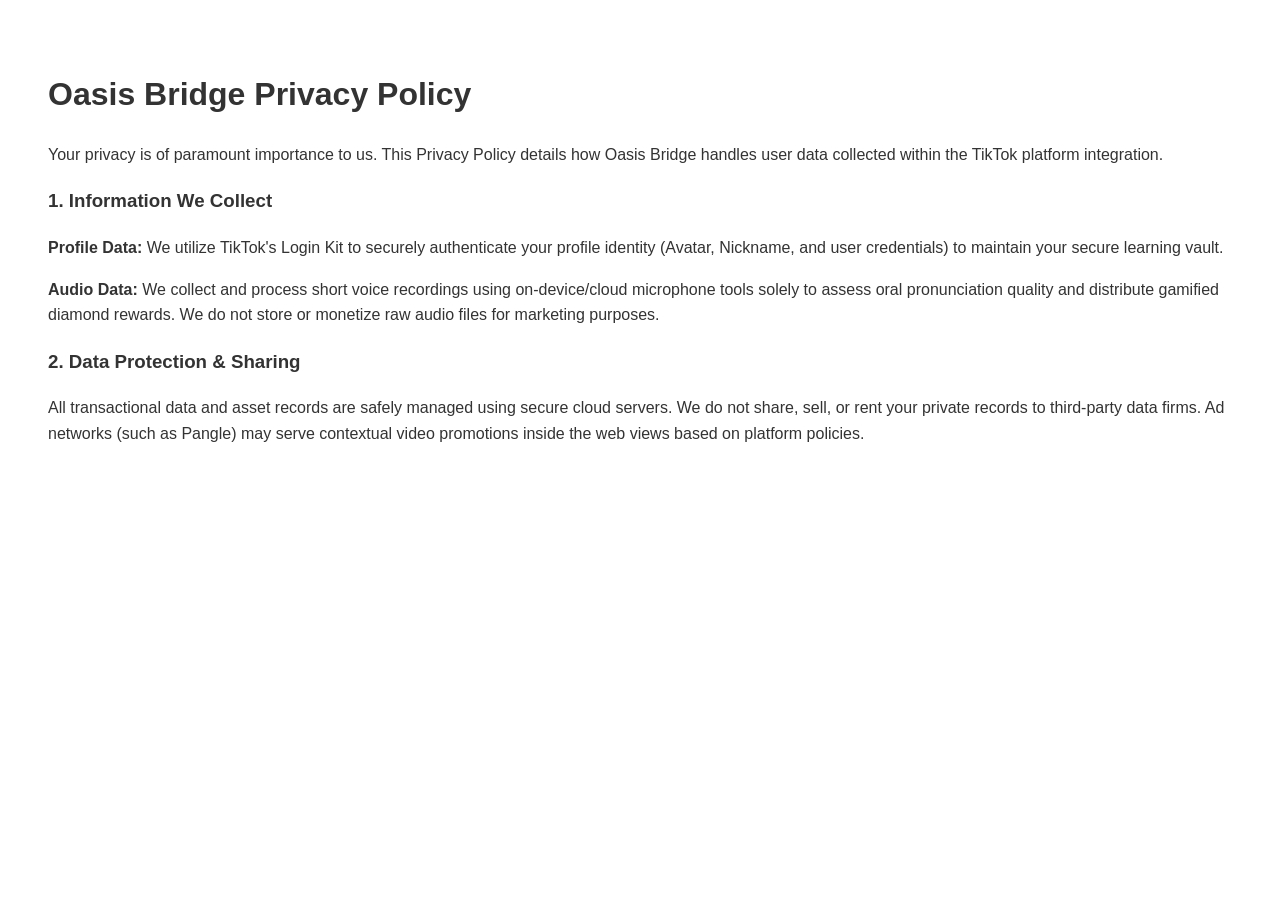
==== privacy.html @ fbe72556 "Create privacy.html" ====
<!DOCTYPE html>
<html>
<head><meta charset="UTF-8"><title>Privacy Policy - Oasis Bridge</title></head>
<body style="font-family:sans-serif; padding:40px; color:#333; line-height:1.6;">
    <h1>Oasis Bridge Privacy Policy</h1>
    <p>Your privacy is of paramount importance to us. This Privacy Policy details how Oasis Bridge handles user data collected within the TikTok platform integration.</p>
    <h3>1. Information We Collect</h3>
    <p><b>Profile Data:</b> We utilize TikTok's Login Kit to securely authenticate your profile identity (Avatar, Nickname, and user credentials) to maintain your secure learning vault.</p>
    <p><b>Audio Data:</b> We collect and process short voice recordings using on-device/cloud microphone tools solely to assess oral pronunciation quality and distribute gamified diamond rewards. We do not store or monetize raw audio files for marketing purposes.</p>
    <h3>2. Data Protection & Sharing</h3>
    <p>All transactional data and asset records are safely managed using secure cloud servers. We do not share, sell, or rent your private records to third-party data firms. Ad networks (such as Pangle) may serve contextual video promotions inside the web views based on platform policies.</p>
</body>
</html>
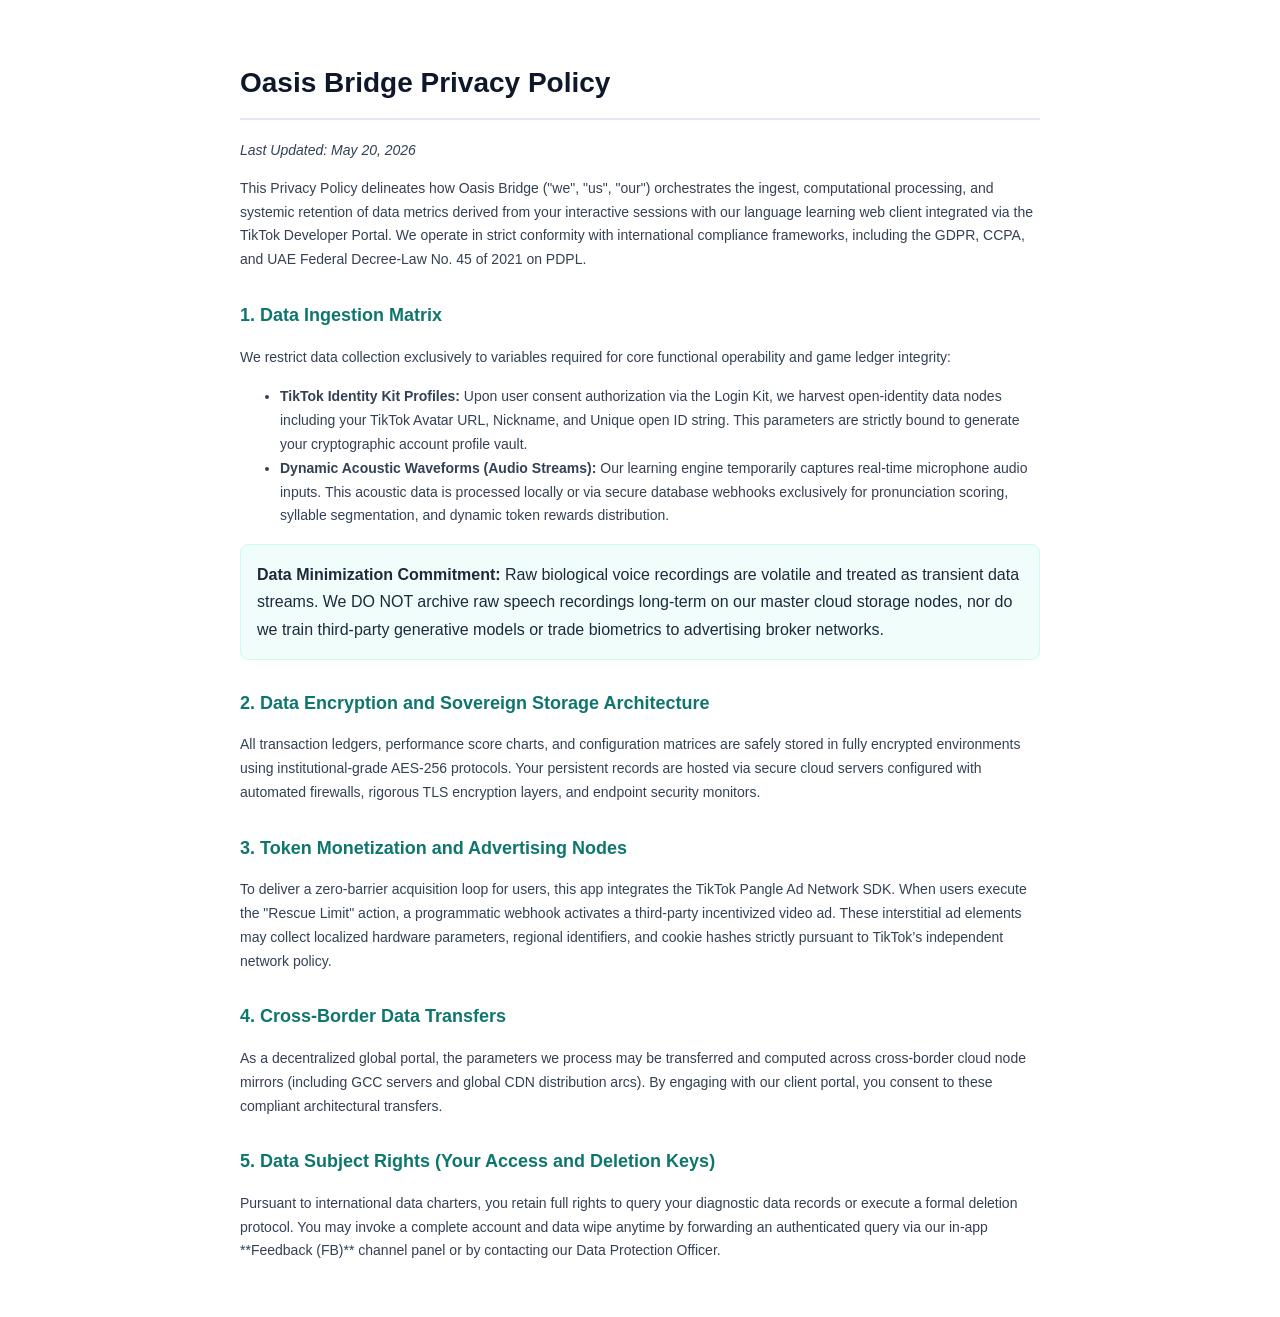
==== commit 48ed05f0: "Update privacy.html" ====
--- a/privacy.html
+++ b/privacy.html
@@ -1,13 +1,43 @@
 <!DOCTYPE html>
-<html>
-<head><meta charset="UTF-8"><title>Privacy Policy - Oasis Bridge</title></head>
-<body style="font-family:sans-serif; padding:40px; color:#333; line-height:1.6;">
+<html lang="en">
+<head>
+    <meta charset="UTF-8">
+    <meta name="viewport" content="width=device-width, initial-scale=1.0">
+    <title>Privacy Policy - Oasis Bridge</title>
+    <style>
+        body { font-family: -apple-system, BlinkMacSystemFont, "Segoe UI", Roboto, Helvetica, Arial, sans-serif; line-height: 1.7; color: #1e293b; padding: 40px 24px; max-width: 800px; margin: 0 auto; }
+        h1 { color: #0f172a; border-bottom: 2px solid #e2e8f0; padding-bottom: 12px; font-size: 28px; }
+        h2 { color: #0f766e; font-size: 18px; margin-top: 28px; }
+        p, li { font-size: 14px; color: #334155; }
+        .box { background-color: #f0fdfa; border: 1px solid #ccfbf1; padding: 16px; border-radius: 8px; margin: 16px 0; }
+    </style>
+</head>
+<body>
     <h1>Oasis Bridge Privacy Policy</h1>
-    <p>Your privacy is of paramount importance to us. This Privacy Policy details how Oasis Bridge handles user data collected within the TikTok platform integration.</p>
-    <h3>1. Information We Collect</h3>
-    <p><b>Profile Data:</b> We utilize TikTok's Login Kit to securely authenticate your profile identity (Avatar, Nickname, and user credentials) to maintain your secure learning vault.</p>
-    <p><b>Audio Data:</b> We collect and process short voice recordings using on-device/cloud microphone tools solely to assess oral pronunciation quality and distribute gamified diamond rewards. We do not store or monetize raw audio files for marketing purposes.</p>
-    <h3>2. Data Protection & Sharing</h3>
-    <p>All transactional data and asset records are safely managed using secure cloud servers. We do not share, sell, or rent your private records to third-party data firms. Ad networks (such as Pangle) may serve contextual video promotions inside the web views based on platform policies.</p>
+    <p><i>Last Updated: May 20, 2026</i></p>
+    <p>This Privacy Policy delineates how Oasis Bridge ("we", "us", "our") orchestrates the ingest, computational processing, and systemic retention of data metrics derived from your interactive sessions with our language learning web client integrated via the TikTok Developer Portal. We operate in strict conformity with international compliance frameworks, including the GDPR, CCPA, and UAE Federal Decree-Law No. 45 of 2021 on PDPL.</p>
+
+    <h2>1. Data Ingestion Matrix</h2>
+    <p>We restrict data collection exclusively to variables required for core functional operability and game ledger integrity:</p>
+    <ul>
+        <li><b>TikTok Identity Kit Profiles:</b> Upon user consent authorization via the Login Kit, we harvest open-identity data nodes including your TikTok Avatar URL, Nickname, and Unique open ID string. This parameters are strictly bound to generate your cryptographic account profile vault.</li>
+        <li><b>Dynamic Acoustic Waveforms (Audio Streams):</b> Our learning engine temporarily captures real-time microphone audio inputs. This acoustic data is processed locally or via secure database webhooks exclusively for pronunciation scoring, syllable segmentation, and dynamic token rewards distribution.</li>
+    </ul>
+
+    <div class="box">
+        <b>Data Minimization Commitment:</b> Raw biological voice recordings are volatile and treated as transient data streams. We DO NOT archive raw speech recordings long-term on our master cloud storage nodes, nor do we train third-party generative models or trade biometrics to advertising broker networks.
+    </div>
+
+    <h2>2. Data Encryption and Sovereign Storage Architecture</h2>
+    <p>All transaction ledgers, performance score charts, and configuration matrices are safely stored in fully encrypted environments using institutional-grade AES-256 protocols. Your persistent records are hosted via secure cloud servers configured with automated firewalls, rigorous TLS encryption layers, and endpoint security monitors.</p>
+
+    <h2>3. Token Monetization and Advertising Nodes</h2>
+    <p>To deliver a zero-barrier acquisition loop for users, this app integrates the TikTok Pangle Ad Network SDK. When users execute the "Rescue Limit" action, a programmatic webhook activates a third-party incentivized video ad. These interstitial ad elements may collect localized hardware parameters, regional identifiers, and cookie hashes strictly pursuant to TikTok’s independent network policy.</p>
+
+    <h2>4. Cross-Border Data Transfers</h2>
+    <p>As a decentralized global portal, the parameters we process may be transferred and computed across cross-border cloud node mirrors (including GCC servers and global CDN distribution arcs). By engaging with our client portal, you consent to these compliant architectural transfers.</p>
+
+    <h2>5. Data Subject Rights (Your Access and Deletion Keys)</h2>
+    <p>Pursuant to international data charters, you retain full rights to query your diagnostic data records or execute a formal deletion protocol. You may invoke a complete account and data wipe anytime by forwarding an authenticated query via our in-app **Feedback (FB)** channel panel or by contacting our Data Protection Officer.</p>
 </body>
 </html>
